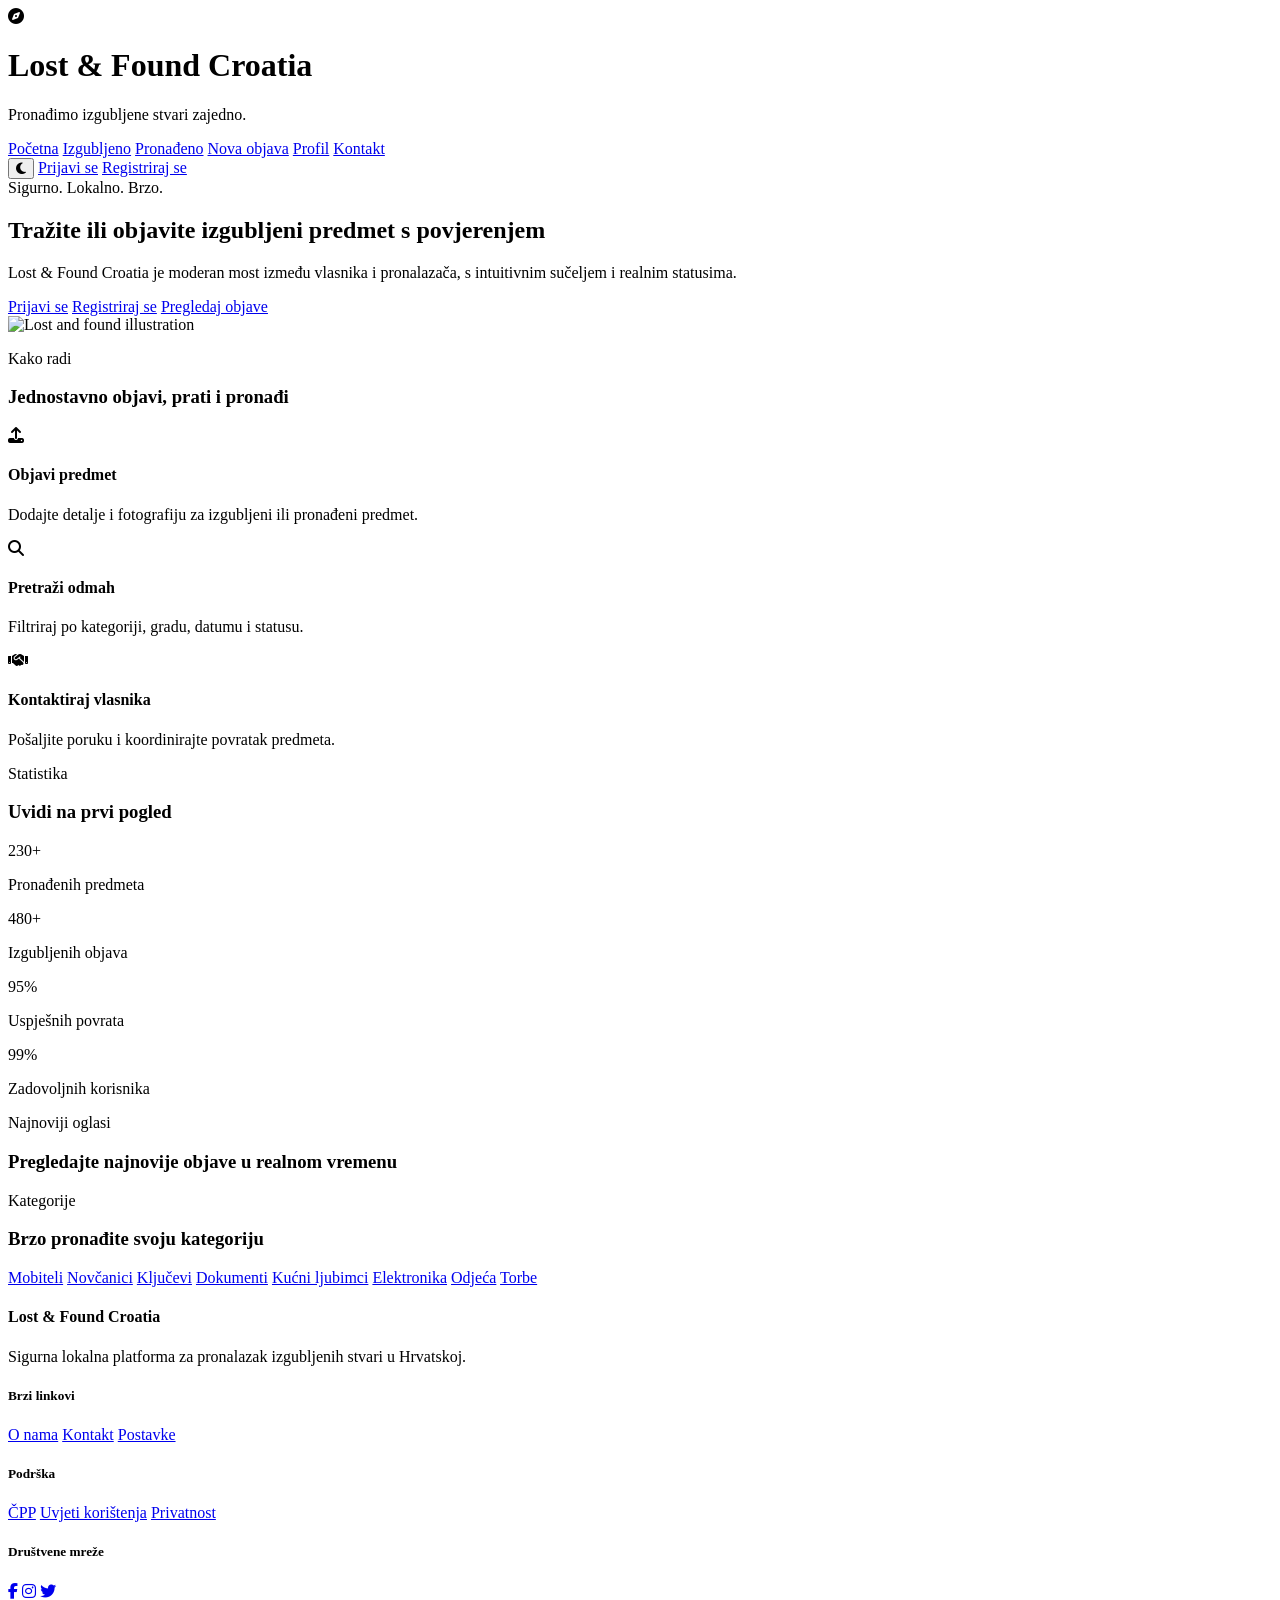
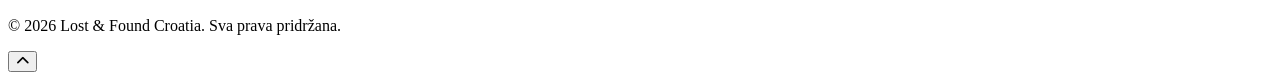
==== index.html @ 3a8c382a "Prva verzija" ====
<!DOCTYPE html>
<html lang="hr">
<head>
  <meta charset="UTF-8" />
  <meta name="viewport" content="width=device-width, initial-scale=1.0" />
  <title>Lost & Found Croatia</title>
  <link rel="stylesheet" href="css/style.css" />
  <link rel="stylesheet" href="css/navbar.css" />
  <link rel="stylesheet" href="css/cards.css" />
  <link rel="stylesheet" href="css/responsive.css" />
  <link rel="stylesheet" href="css/animations.css" />
  <link rel="stylesheet" href="https://cdnjs.cloudflare.com/ajax/libs/font-awesome/6.5.1/css/all.min.css" integrity="sha512-Tn+5R5p2Bm33K8SFOKPWKwF8r8r1pN7+tYhdGWAqPqQxBuG6zI6M3ehAz3pX8pP1A+HeF2bB+zVZOkT1vX4qYw==" crossorigin="anonymous" referrerpolicy="no-referrer" />
  <link rel="preconnect" href="https://fonts.googleapis.com" />
  <link rel="preconnect" href="https://fonts.gstatic.com" crossorigin />
  <link href="https://fonts.googleapis.com/css2?family=Poppins:wght@300;400;500;600;700;800&display=swap" rel="stylesheet" />
</head>
<body data-page="home">
  <header class="site-header glass-card">
    <div class="brand">
      <div class="logo-mark"><i class="fas fa-compass"></i></div>
      <div>
        <h1>Lost & Found Croatia</h1>
        <p>Pronađimo izgubljene stvari zajedno.</p>
      </div>
    </div>
    <nav class="main-nav">
      <a href="index.html" class="active">Početna</a>
      <a href="lost-items.html">Izgubljeno</a>
      <a href="found-items.html">Pronađeno</a>
      <a href="create-post.html">Nova objava</a>
      <a href="profile.html">Profil</a>
      <a href="contact.html">Kontakt</a>
    </nav>
    <div class="header-actions">
      <button class="theme-toggle" aria-label="Promijeni temu"><i class="fas fa-moon"></i></button>
      <a href="login.html" class="button outline">Prijavi se</a>
      <a href="register.html" class="button">Registriraj se</a>
    </div>
  </header>

  <main>
    <section class="hero-section">
      <div class="hero-content">
        <span class="eyebrow">Sigurno. Lokalno. Brzo.</span>
        <h2>Tražite ili objavite izgubljeni predmet s povjerenjem</h2>
        <p>Lost & Found Croatia je moderan most između vlasnika i pronalazača, s intuitivnim sučeljem i realnim statusima.</p>
        <div class="hero-buttons">
          <a href="login.html" class="button">Prijavi se</a>
          <a href="register.html" class="button outline">Registriraj se</a>
          <a href="lost-items.html" class="button ghost">Pregledaj objave</a>
        </div>
      </div>
      <div class="hero-visual">
        <div class="hero-card glass-card">
          <img src="https://images.unsplash.com/photo-1500534623283-312aade485b7?auto=format&fit=crop&w=900&q=80" alt="Lost and found illustration" loading="lazy" />
        </div>
      </div>
    </section>

    <section class="how-it-works" id="how-it-works">
      <div class="section-header">
        <p class="section-tag">Kako radi</p>
        <h3>Jednostavno objavi, prati i pronađi</h3>
      </div>
      <div class="grid-3 cards-grid">
        <article class="info-card glass-card">
          <i class="fas fa-upload"></i>
          <h4>Objavi predmet</h4>
          <p>Dodajte detalje i fotografiju za izgubljeni ili pronađeni predmet.</p>
        </article>
        <article class="info-card glass-card">
          <i class="fas fa-search"></i>
          <h4>Pretraži odmah</h4>
          <p>Filtriraj po kategoriji, gradu, datumu i statusu.</p>
        </article>
        <article class="info-card glass-card">
          <i class="fas fa-handshake"></i>
          <h4>Kontaktiraj vlasnika</h4>
          <p>Pošaljite poruku i koordinirajte povratak predmeta.</p>
        </article>
      </div>
    </section>

    <section class="statistics-section glass-card">
      <div class="section-header">
        <p class="section-tag">Statistika</p>
        <h3>Uvidi na prvi pogled</h3>
      </div>
      <div class="stats-grid">
        <div class="stat-card">
          <span>230+</span>
          <p>Pronađenih predmeta</p>
        </div>
        <div class="stat-card">
          <span>480+</span>
          <p>Izgubljenih objava</p>
        </div>
        <div class="stat-card">
          <span>95%</span>
          <p>Uspješnih povrata</p>
        </div>
        <div class="stat-card">
          <span>99%</span>
          <p>Zadovoljnih korisnika</p>
        </div>
      </div>
    </section>

    <section class="latest-section" id="latest">
      <div class="section-header">
        <p class="section-tag">Najnoviji oglasi</p>
        <h3>Pregledajte najnovije objave u realnom vremenu</h3>
      </div>
      <div id="latest-posts" class="cards-grid"></div>
    </section>

    <section class="categories-section">
      <div class="section-header">
        <p class="section-tag">Kategorije</p>
        <h3>Brzo pronađite svoju kategoriju</h3>
      </div>
      <div class="category-grid">
        <a href="lost-items.html?category=Mobiteli" class="category-pill">Mobiteli</a>
        <a href="lost-items.html?category=Novčanici" class="category-pill">Novčanici</a>
        <a href="lost-items.html?category=Ključevi" class="category-pill">Ključevi</a>
        <a href="lost-items.html?category=Dokumenti" class="category-pill">Dokumenti</a>
        <a href="lost-items.html?category=Kućni ljubimci" class="category-pill">Kućni ljubimci</a>
        <a href="lost-items.html?category=Elektronika" class="category-pill">Elektronika</a>
        <a href="lost-items.html?category=Odjeća" class="category-pill">Odjeća</a>
        <a href="lost-items.html?category=Torbe" class="category-pill">Torbe</a>
      </div>
    </section>
  </main>

  <footer class="site-footer glass-card">
    <div class="footer-grid">
      <div>
        <h4>Lost & Found Croatia</h4>
        <p>Sigurna lokalna platforma za pronalazak izgubljenih stvari u Hrvatskoj.</p>
      </div>
      <div>
        <h5>Brzi linkovi</h5>
        <a href="about.html">O nama</a>
        <a href="contact.html">Kontakt</a>
        <a href="settings.html">Postavke</a>
      </div>
      <div>
        <h5>Podrška</h5>
        <a href="#">ČPP</a>
        <a href="#">Uvjeti korištenja</a>
        <a href="#">Privatnost</a>
      </div>
      <div>
        <h5>Društvene mreže</h5>
        <div class="social-links">
          <a href="#"><i class="fab fa-facebook-f"></i></a>
          <a href="#"><i class="fab fa-instagram"></i></a>
          <a href="#"><i class="fab fa-twitter"></i></a>
        </div>
      </div>
    </div>
    <p class="footer-copy">© 2026 Lost & Found Croatia. Sva prava pridržana.</p>
  </footer>

  <button class="scroll-top" aria-label="Vrati se gore"><i class="fas fa-chevron-up"></i></button>

  <script type="module" src="js/app.js"></script>
</body>
</html>
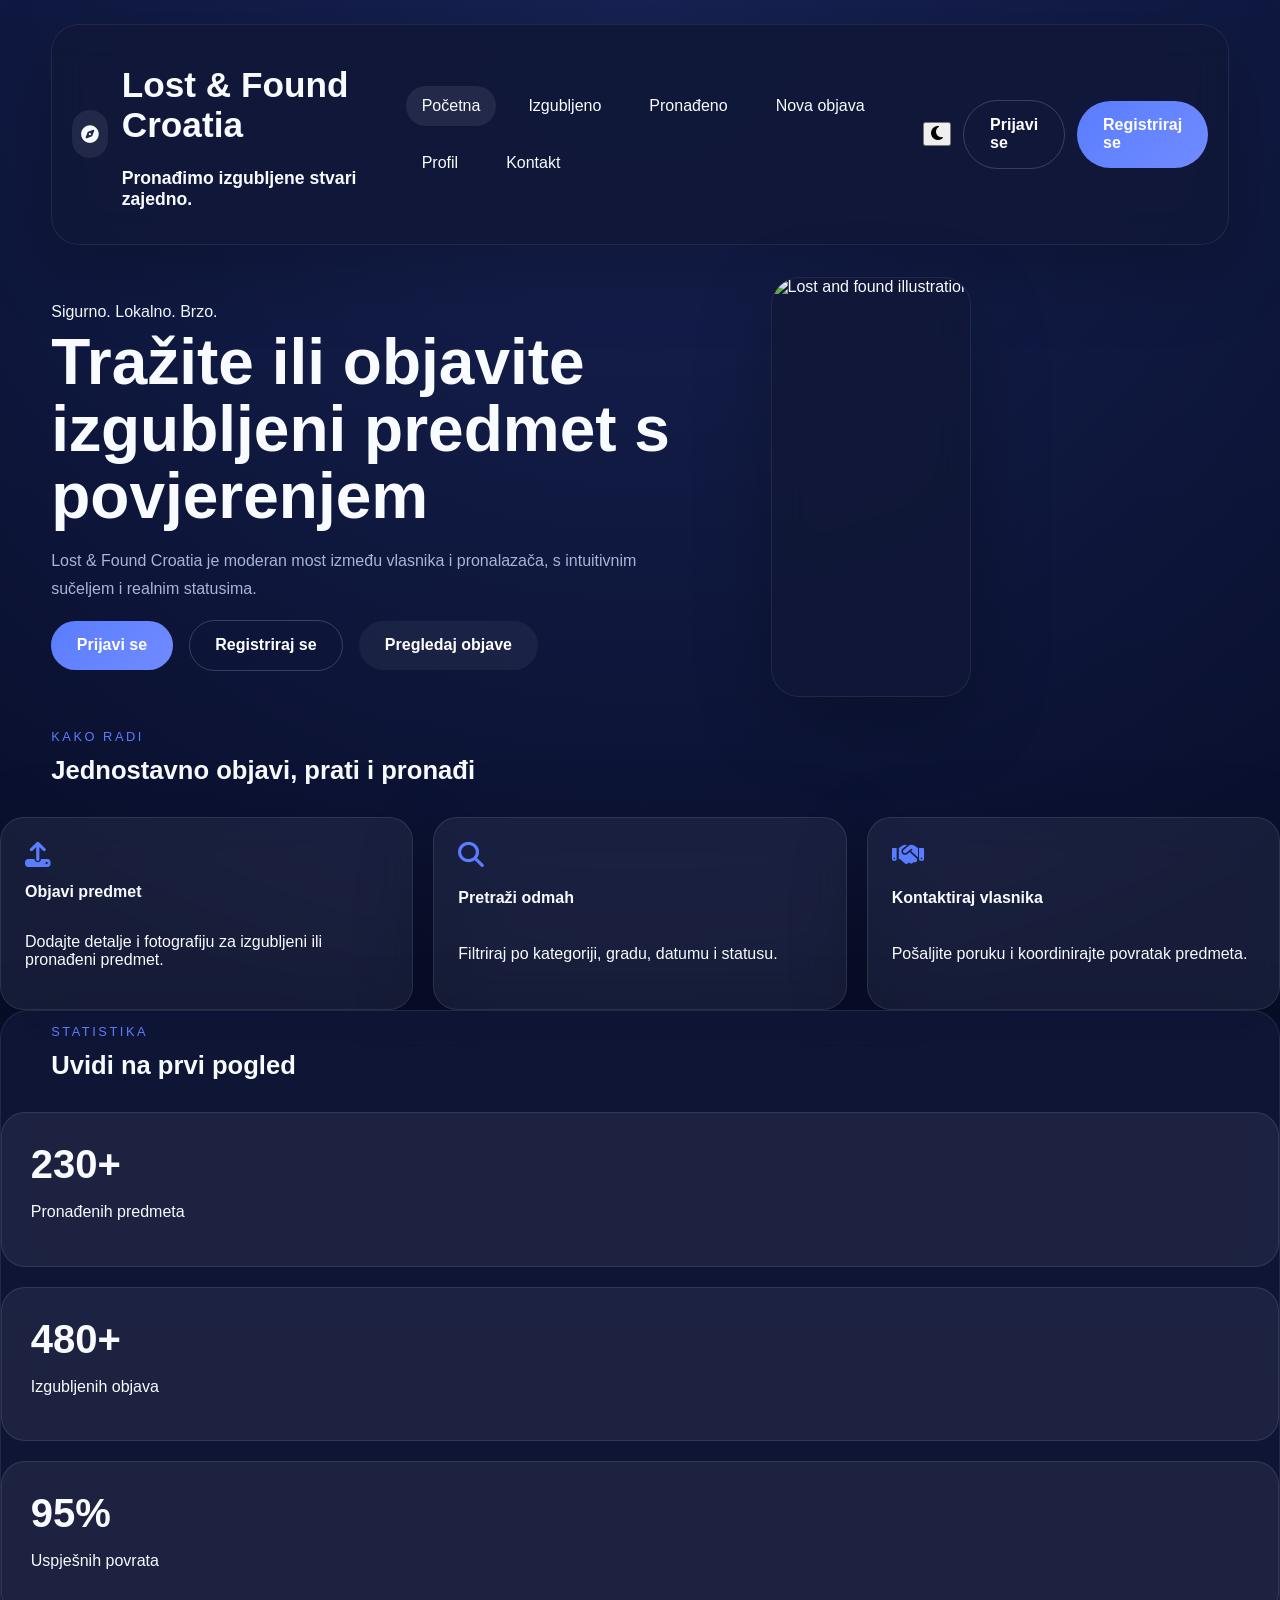
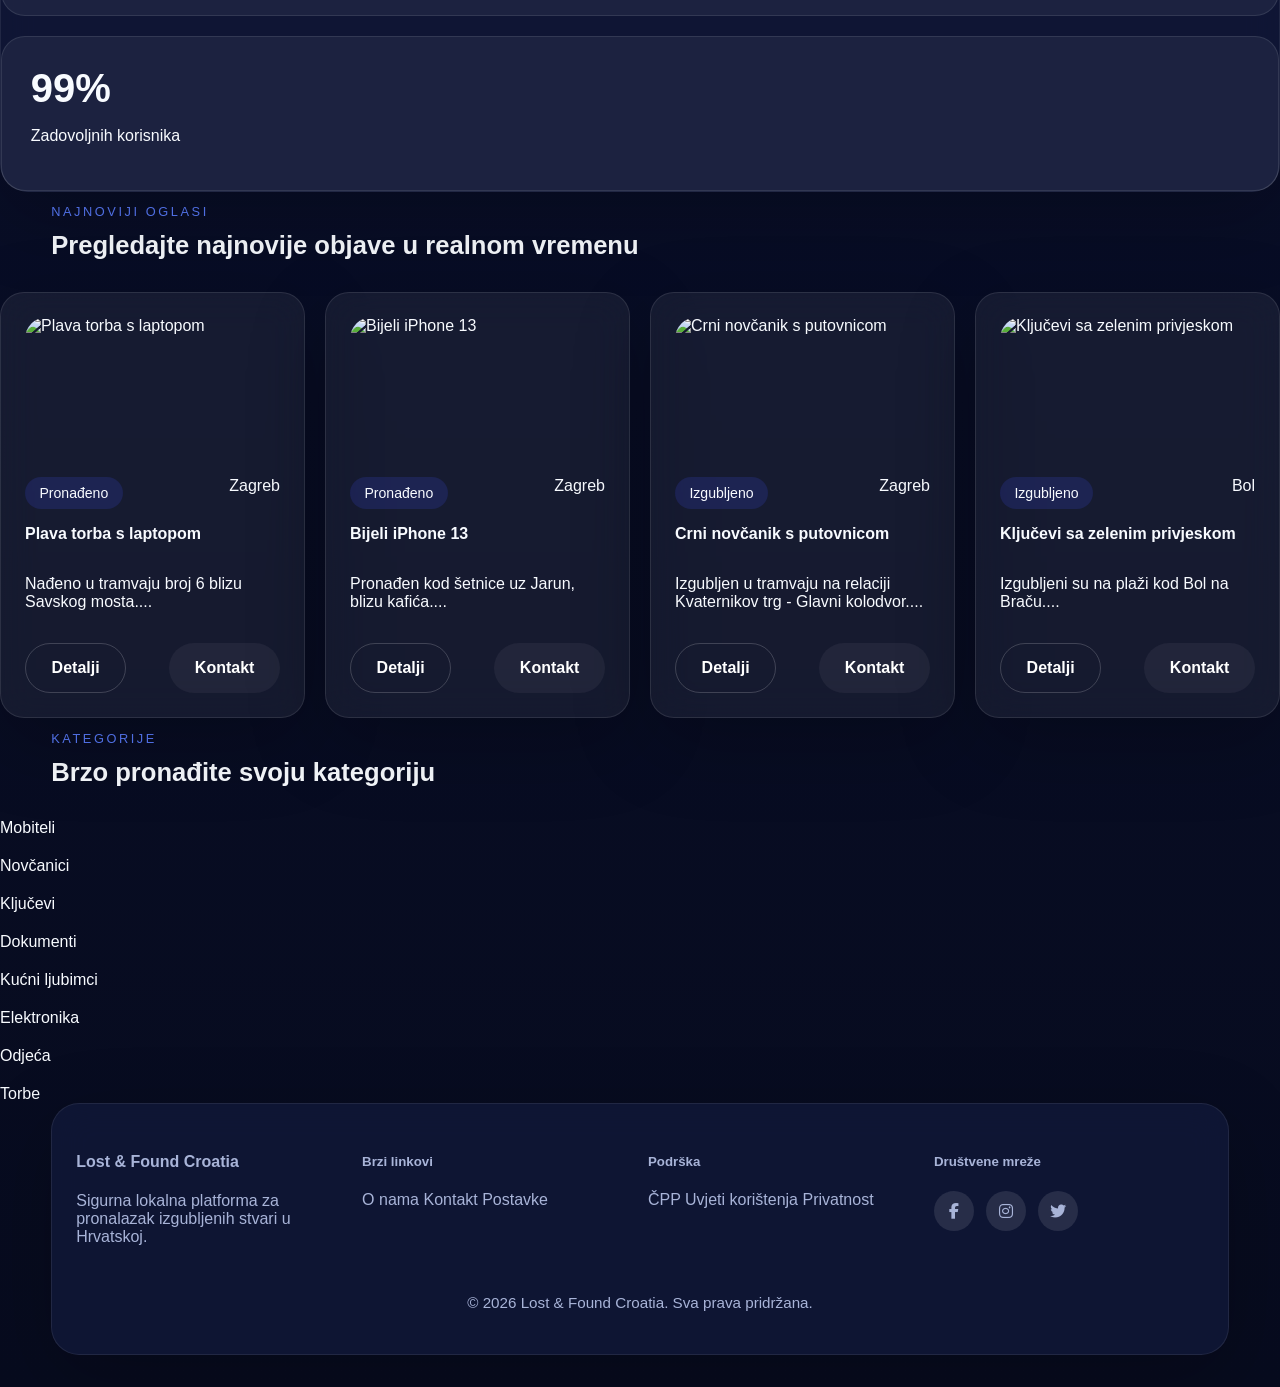
==== commit cec24f7a: "Initial commit" ====
--- a/index.html
+++ b/index.html
@@ -1,169 +1,169 @@
-<!DOCTYPE html>
-<html lang="hr">
-<head>
-  <meta charset="UTF-8" />
-  <meta name="viewport" content="width=device-width, initial-scale=1.0" />
-  <title>Lost & Found Croatia</title>
-  <link rel="stylesheet" href="css/style.css" />
-  <link rel="stylesheet" href="css/navbar.css" />
-  <link rel="stylesheet" href="css/cards.css" />
-  <link rel="stylesheet" href="css/responsive.css" />
-  <link rel="stylesheet" href="css/animations.css" />
-  <link rel="stylesheet" href="https://cdnjs.cloudflare.com/ajax/libs/font-awesome/6.5.1/css/all.min.css" integrity="sha512-Tn+5R5p2Bm33K8SFOKPWKwF8r8r1pN7+tYhdGWAqPqQxBuG6zI6M3ehAz3pX8pP1A+HeF2bB+zVZOkT1vX4qYw==" crossorigin="anonymous" referrerpolicy="no-referrer" />
-  <link rel="preconnect" href="https://fonts.googleapis.com" />
-  <link rel="preconnect" href="https://fonts.gstatic.com" crossorigin />
-  <link href="https://fonts.googleapis.com/css2?family=Poppins:wght@300;400;500;600;700;800&display=swap" rel="stylesheet" />
-</head>
-<body data-page="home">
-  <header class="site-header glass-card">
-    <div class="brand">
-      <div class="logo-mark"><i class="fas fa-compass"></i></div>
-      <div>
-        <h1>Lost & Found Croatia</h1>
-        <p>Pronađimo izgubljene stvari zajedno.</p>
-      </div>
-    </div>
-    <nav class="main-nav">
-      <a href="index.html" class="active">Početna</a>
-      <a href="lost-items.html">Izgubljeno</a>
-      <a href="found-items.html">Pronađeno</a>
-      <a href="create-post.html">Nova objava</a>
-      <a href="profile.html">Profil</a>
-      <a href="contact.html">Kontakt</a>
-    </nav>
-    <div class="header-actions">
-      <button class="theme-toggle" aria-label="Promijeni temu"><i class="fas fa-moon"></i></button>
-      <a href="login.html" class="button outline">Prijavi se</a>
-      <a href="register.html" class="button">Registriraj se</a>
-    </div>
-  </header>
-
-  <main>
-    <section class="hero-section">
-      <div class="hero-content">
-        <span class="eyebrow">Sigurno. Lokalno. Brzo.</span>
-        <h2>Tražite ili objavite izgubljeni predmet s povjerenjem</h2>
-        <p>Lost & Found Croatia je moderan most između vlasnika i pronalazača, s intuitivnim sučeljem i realnim statusima.</p>
-        <div class="hero-buttons">
-          <a href="login.html" class="button">Prijavi se</a>
-          <a href="register.html" class="button outline">Registriraj se</a>
-          <a href="lost-items.html" class="button ghost">Pregledaj objave</a>
-        </div>
-      </div>
-      <div class="hero-visual">
-        <div class="hero-card glass-card">
-          <img src="https://images.unsplash.com/photo-1500534623283-312aade485b7?auto=format&fit=crop&w=900&q=80" alt="Lost and found illustration" loading="lazy" />
-        </div>
-      </div>
-    </section>
-
-    <section class="how-it-works" id="how-it-works">
-      <div class="section-header">
-        <p class="section-tag">Kako radi</p>
-        <h3>Jednostavno objavi, prati i pronađi</h3>
-      </div>
-      <div class="grid-3 cards-grid">
-        <article class="info-card glass-card">
-          <i class="fas fa-upload"></i>
-          <h4>Objavi predmet</h4>
-          <p>Dodajte detalje i fotografiju za izgubljeni ili pronađeni predmet.</p>
-        </article>
-        <article class="info-card glass-card">
-          <i class="fas fa-search"></i>
-          <h4>Pretraži odmah</h4>
-          <p>Filtriraj po kategoriji, gradu, datumu i statusu.</p>
-        </article>
-        <article class="info-card glass-card">
-          <i class="fas fa-handshake"></i>
-          <h4>Kontaktiraj vlasnika</h4>
-          <p>Pošaljite poruku i koordinirajte povratak predmeta.</p>
-        </article>
-      </div>
-    </section>
-
-    <section class="statistics-section glass-card">
-      <div class="section-header">
-        <p class="section-tag">Statistika</p>
-        <h3>Uvidi na prvi pogled</h3>
-      </div>
-      <div class="stats-grid">
-        <div class="stat-card">
-          <span>230+</span>
-          <p>Pronađenih predmeta</p>
-        </div>
-        <div class="stat-card">
-          <span>480+</span>
-          <p>Izgubljenih objava</p>
-        </div>
-        <div class="stat-card">
-          <span>95%</span>
-          <p>Uspješnih povrata</p>
-        </div>
-        <div class="stat-card">
-          <span>99%</span>
-          <p>Zadovoljnih korisnika</p>
-        </div>
-      </div>
-    </section>
-
-    <section class="latest-section" id="latest">
-      <div class="section-header">
-        <p class="section-tag">Najnoviji oglasi</p>
-        <h3>Pregledajte najnovije objave u realnom vremenu</h3>
-      </div>
-      <div id="latest-posts" class="cards-grid"></div>
-    </section>
-
-    <section class="categories-section">
-      <div class="section-header">
-        <p class="section-tag">Kategorije</p>
-        <h3>Brzo pronađite svoju kategoriju</h3>
-      </div>
-      <div class="category-grid">
-        <a href="lost-items.html?category=Mobiteli" class="category-pill">Mobiteli</a>
-        <a href="lost-items.html?category=Novčanici" class="category-pill">Novčanici</a>
-        <a href="lost-items.html?category=Ključevi" class="category-pill">Ključevi</a>
-        <a href="lost-items.html?category=Dokumenti" class="category-pill">Dokumenti</a>
-        <a href="lost-items.html?category=Kućni ljubimci" class="category-pill">Kućni ljubimci</a>
-        <a href="lost-items.html?category=Elektronika" class="category-pill">Elektronika</a>
-        <a href="lost-items.html?category=Odjeća" class="category-pill">Odjeća</a>
-        <a href="lost-items.html?category=Torbe" class="category-pill">Torbe</a>
-      </div>
-    </section>
-  </main>
-
-  <footer class="site-footer glass-card">
-    <div class="footer-grid">
-      <div>
-        <h4>Lost & Found Croatia</h4>
-        <p>Sigurna lokalna platforma za pronalazak izgubljenih stvari u Hrvatskoj.</p>
-      </div>
-      <div>
-        <h5>Brzi linkovi</h5>
-        <a href="about.html">O nama</a>
-        <a href="contact.html">Kontakt</a>
-        <a href="settings.html">Postavke</a>
-      </div>
-      <div>
-        <h5>Podrška</h5>
-        <a href="#">ČPP</a>
-        <a href="#">Uvjeti korištenja</a>
-        <a href="#">Privatnost</a>
-      </div>
-      <div>
-        <h5>Društvene mreže</h5>
-        <div class="social-links">
-          <a href="#"><i class="fab fa-facebook-f"></i></a>
-          <a href="#"><i class="fab fa-instagram"></i></a>
-          <a href="#"><i class="fab fa-twitter"></i></a>
-        </div>
-      </div>
-    </div>
-    <p class="footer-copy">© 2026 Lost & Found Croatia. Sva prava pridržana.</p>
-  </footer>
-
-  <button class="scroll-top" aria-label="Vrati se gore"><i class="fas fa-chevron-up"></i></button>
-
-  <script type="module" src="js/app.js"></script>
-</body>
+<!DOCTYPE html>
+<html lang="hr">
+<head>
+  <meta charset="UTF-8" />
+  <meta name="viewport" content="width=device-width, initial-scale=1.0" />
+  <title>Lost & Found Croatia</title>
+  <link rel="stylesheet" href="css/style.css" />
+  <link rel="stylesheet" href="css/navbar.css" />
+  <link rel="stylesheet" href="css/cards.css" />
+  <link rel="stylesheet" href="css/responsive.css" />
+  <link rel="stylesheet" href="css/animations.css" />
+  <link rel="stylesheet" href="https://cdnjs.cloudflare.com/ajax/libs/font-awesome/6.5.1/css/all.min.css" integrity="sha512-Tn+5R5p2Bm33K8SFOKPWKwF8r8r1pN7+tYhdGWAqPqQxBuG6zI6M3ehAz3pX8pP1A+HeF2bB+zVZOkT1vX4qYw==" crossorigin="anonymous" referrerpolicy="no-referrer" />
+  <link rel="preconnect" href="https://fonts.googleapis.com" />
+  <link rel="preconnect" href="https://fonts.gstatic.com" crossorigin />
+  <link href="https://fonts.googleapis.com/css2?family=Poppins:wght@300;400;500;600;700;800&display=swap" rel="stylesheet" />
+</head>
+<body data-page="home">
+  <header class="site-header glass-card">
+    <div class="brand">
+      <div class="logo-mark"><i class="fas fa-compass"></i></div>
+      <div>
+        <h1>Lost & Found Croatia</h1>
+        <p>Pronađimo izgubljene stvari zajedno.</p>
+      </div>
+    </div>
+    <nav class="main-nav">
+      <a href="index.html" class="active">Početna</a>
+      <a href="lost-items.html">Izgubljeno</a>
+      <a href="found-items.html">Pronađeno</a>
+      <a href="create-post.html">Nova objava</a>
+      <a href="profile.html">Profil</a>
+      <a href="contact.html">Kontakt</a>
+    </nav>
+    <div class="header-actions">
+      <button class="theme-toggle" aria-label="Promijeni temu"><i class="fas fa-moon"></i></button>
+      <a href="login.html" class="button outline">Prijavi se</a>
+      <a href="register.html" class="button">Registriraj se</a>
+    </div>
+  </header>
+
+  <main>
+    <section class="hero-section">
+      <div class="hero-content">
+        <span class="eyebrow">Sigurno. Lokalno. Brzo.</span>
+        <h2>Tražite ili objavite izgubljeni predmet s povjerenjem</h2>
+        <p>Lost & Found Croatia je moderan most između vlasnika i pronalazača, s intuitivnim sučeljem i realnim statusima.</p>
+        <div class="hero-buttons">
+          <a href="login.html" class="button">Prijavi se</a>
+          <a href="register.html" class="button outline">Registriraj se</a>
+          <a href="lost-items.html" class="button ghost">Pregledaj objave</a>
+        </div>
+      </div>
+      <div class="hero-visual">
+        <div class="hero-card glass-card">
+          <img src="https://images.unsplash.com/photo-1500534623283-312aade485b7?auto=format&fit=crop&w=900&q=80" alt="Lost and found illustration" loading="lazy" />
+        </div>
+      </div>
+    </section>
+
+    <section class="how-it-works" id="how-it-works">
+      <div class="section-header">
+        <p class="section-tag">Kako radi</p>
+        <h3>Jednostavno objavi, prati i pronađi</h3>
+      </div>
+      <div class="grid-3 cards-grid">
+        <article class="info-card glass-card">
+          <i class="fas fa-upload"></i>
+          <h4>Objavi predmet</h4>
+          <p>Dodajte detalje i fotografiju za izgubljeni ili pronađeni predmet.</p>
+        </article>
+        <article class="info-card glass-card">
+          <i class="fas fa-search"></i>
+          <h4>Pretraži odmah</h4>
+          <p>Filtriraj po kategoriji, gradu, datumu i statusu.</p>
+        </article>
+        <article class="info-card glass-card">
+          <i class="fas fa-handshake"></i>
+          <h4>Kontaktiraj vlasnika</h4>
+          <p>Pošaljite poruku i koordinirajte povratak predmeta.</p>
+        </article>
+      </div>
+    </section>
+
+    <section class="statistics-section glass-card">
+      <div class="section-header">
+        <p class="section-tag">Statistika</p>
+        <h3>Uvidi na prvi pogled</h3>
+      </div>
+      <div class="stats-grid">
+        <div class="stat-card">
+          <span>230+</span>
+          <p>Pronađenih predmeta</p>
+        </div>
+        <div class="stat-card">
+          <span>480+</span>
+          <p>Izgubljenih objava</p>
+        </div>
+        <div class="stat-card">
+          <span>95%</span>
+          <p>Uspješnih povrata</p>
+        </div>
+        <div class="stat-card">
+          <span>99%</span>
+          <p>Zadovoljnih korisnika</p>
+        </div>
+      </div>
+    </section>
+
+    <section class="latest-section" id="latest">
+      <div class="section-header">
+        <p class="section-tag">Najnoviji oglasi</p>
+        <h3>Pregledajte najnovije objave u realnom vremenu</h3>
+      </div>
+      <div id="latest-posts" class="cards-grid"></div>
+    </section>
+
+    <section class="categories-section">
+      <div class="section-header">
+        <p class="section-tag">Kategorije</p>
+        <h3>Brzo pronađite svoju kategoriju</h3>
+      </div>
+      <div class="category-grid">
+        <a href="lost-items.html?category=Mobiteli" class="category-pill">Mobiteli</a>
+        <a href="lost-items.html?category=Novčanici" class="category-pill">Novčanici</a>
+        <a href="lost-items.html?category=Ključevi" class="category-pill">Ključevi</a>
+        <a href="lost-items.html?category=Dokumenti" class="category-pill">Dokumenti</a>
+        <a href="lost-items.html?category=Kućni ljubimci" class="category-pill">Kućni ljubimci</a>
+        <a href="lost-items.html?category=Elektronika" class="category-pill">Elektronika</a>
+        <a href="lost-items.html?category=Odjeća" class="category-pill">Odjeća</a>
+        <a href="lost-items.html?category=Torbe" class="category-pill">Torbe</a>
+      </div>
+    </section>
+  </main>
+
+  <footer class="site-footer glass-card">
+    <div class="footer-grid">
+      <div>
+        <h4>Lost & Found Croatia</h4>
+        <p>Sigurna lokalna platforma za pronalazak izgubljenih stvari u Hrvatskoj.</p>
+      </div>
+      <div>
+        <h5>Brzi linkovi</h5>
+        <a href="about.html">O nama</a>
+        <a href="contact.html">Kontakt</a>
+        <a href="settings.html">Postavke</a>
+      </div>
+      <div>
+        <h5>Podrška</h5>
+        <a href="#">ČPP</a>
+        <a href="#">Uvjeti korištenja</a>
+        <a href="#">Privatnost</a>
+      </div>
+      <div>
+        <h5>Društvene mreže</h5>
+        <div class="social-links">
+          <a href="#"><i class="fab fa-facebook-f"></i></a>
+          <a href="#"><i class="fab fa-instagram"></i></a>
+          <a href="#"><i class="fab fa-twitter"></i></a>
+        </div>
+      </div>
+    </div>
+    <p class="footer-copy">© 2026 Lost & Found Croatia. Sva prava pridržana.</p>
+  </footer>
+
+  <button class="scroll-top" aria-label="Vrati se gore"><i class="fas fa-chevron-up"></i></button>
+
+  <script type="module" src="js/app.js"></script>
+</body>
 </html>
--- a/css/style.css
+++ b/css/style.css
@@ -0,0 +1,333 @@
+:root {
+  --bg: #070b1e;
+  --surface: rgba(16, 23, 55, 0.88);
+  --surface-soft: rgba(24, 34, 90, 0.8);
+  --text: #f8fbff;
+  --text-muted: #a8b4d8;
+  --primary: #5a7dff;
+  --primary-soft: rgba(90, 125, 255, 0.18);
+  --success: #42d17a;
+  --danger: #ff5c7a;
+  --border: rgba(255, 255, 255, 0.08);
+  --shadow: 0 24px 80px rgba(0, 0, 0, 0.22);
+  --radius: 28px;
+}
+
+[data-theme="light"] {
+  --bg: #f5f7ff;
+  --surface: rgba(255, 255, 255, 0.92);
+  --surface-soft: rgba(255, 255, 255, 0.72);
+  --text: #0f172b;
+  --text-muted: #516089;
+  --primary: #4353ff;
+  --primary-soft: rgba(67, 83, 255, 0.16);
+  --success: #1ea370;
+  --danger: #e76f85;
+  --border: rgba(15, 23, 43, 0.08);
+  --shadow: 0 24px 80px rgba(15, 23, 43, 0.12);
+}
+
+* {
+  box-sizing: border-box;
+}
+
+html {
+  scroll-behavior: smooth;
+}
+
+body {
+  margin: 0;
+  font-family: 'Poppins', sans-serif;
+  background: radial-gradient(circle at top, rgba(90, 125, 255, 0.16), transparent 35%),
+    linear-gradient(180deg, #0a1133 0%, var(--bg) 100%);
+  color: var(--text);
+  min-height: 100vh;
+}
+
+img {
+  max-width: 100%;
+  display: block;
+}
+
+button,
+input,
+textarea,
+select {
+  font: inherit;
+}
+
+button {
+  cursor: pointer;
+}
+
+a {
+  color: inherit;
+  text-decoration: none;
+}
+
+.section-tag {
+  text-transform: uppercase;
+  letter-spacing: 0.2em;
+  color: var(--primary);
+  font-size: 0.8rem;
+  margin-bottom: 0.75rem;
+}
+
+.glass-card {
+  background: var(--surface);
+  border: 1px solid var(--border);
+  backdrop-filter: blur(18px);
+  box-shadow: var(--shadow);
+  border-radius: var(--radius);
+}
+
+.breadcrumb {
+  display: flex;
+  align-items: center;
+  gap: 0.5rem;
+  color: var(--text-muted);
+  padding: 0.8rem 1rem;
+  margin-bottom: 1rem;
+  border-radius: 18px;
+  background: rgba(255,255,255,0.05);
+}
+
+.breadcrumb a {
+  color: var(--text);
+  font-weight: 500;
+}
+
+.site-header {
+  width: min(1200px, 92vw);
+  margin: 1.5rem auto;
+  padding: 1rem 1.25rem;
+  display: flex;
+  align-items: center;
+  justify-content: space-between;
+  gap: 1rem;
+}
+
+.brand {
+  display: flex;
+  align-items: center;
+  gap: 0.85rem;
+  font-weight: 700;
+  font-size: 1.1rem;
+}
+
+.logo-mark {
+  width: 3rem;
+  height: 3rem;
+  border-radius: 18px;
+  display: grid;
+  place-items: center;
+  background: rgba(255, 255, 255, 0.08);
+}
+
+.hero-section,
+.about-hero,
+.profile-hero {
+  width: min(1200px, 92vw);
+  margin: 0 auto 2rem;
+  display: grid;
+  grid-template-columns: 1.5fr 1fr;
+  gap: 2rem;
+  align-items: center;
+}
+
+.hero-section {
+  margin-top: 2rem;
+}
+
+.hero-content h2,
+.about-hero h2 {
+  font-size: clamp(2.5rem, 5vw, 4rem);
+  line-height: 1.05;
+  margin: 0.5rem 0 1rem;
+}
+
+.hero-content p,
+.about-hero p {
+  max-width: 40rem;
+  line-height: 1.8;
+  color: var(--text-muted);
+}
+
+.hero-buttons,
+.hero-visual {
+  display: flex;
+  align-items: center;
+  gap: 1rem;
+}
+
+.hero-card {
+  overflow: hidden;
+  min-height: 420px;
+}
+
+.hero-card img {
+  width: 100%;
+  height: 100%;
+  object-fit: cover;
+}
+
+.button {
+  display: inline-flex;
+  align-items: center;
+  justify-content: center;
+  gap: 0.6rem;
+  border: none;
+  border-radius: 999px;
+  padding: 0.95rem 1.6rem;
+  background: linear-gradient(135deg, var(--primary), #718bff);
+  color: white;
+  font-weight: 600;
+  transition: transform 0.22s ease, box-shadow 0.22s ease, opacity 0.22s ease;
+}
+
+.button:hover {
+  transform: translateY(-2px);
+  box-shadow: 0 14px 40px rgba(90, 125, 255, 0.24);
+}
+
+.button.outline {
+  background: transparent;
+  border: 1px solid rgba(255,255,255,.18);
+}
+
+.button.ghost {
+  background: rgba(255,255,255,0.05);
+}
+
+.section-header,
+.page-section {
+  width: min(1200px, 92vw);
+  margin: 0 auto 2rem;
+}
+
+.section-header h3 {
+  margin: 0;
+  font-size: clamp(1.6rem, 2vw, 2.4rem);
+}
+
+.cards-grid,
+.quick-grid,
+.stats-grid,
+.admin-grid,
+.category-grid,
+.contact-grid {
+  display: grid;
+  gap: 1.25rem;
+}
+
+.cards-grid {
+  grid-template-columns: repeat(auto-fit, minmax(260px, 1fr));
+}
+
+.cards-grid article,
+.cards-grid .post-card,
+.cards-grid .card {
+  padding: 1.5rem;
+}
+
+.site-footer {
+  width: min(1200px, 92vw);
+  margin: 0 auto 2rem;
+  padding: 1.75rem 1.5rem;
+  display: flex;
+  flex-direction: column;
+  gap: 1rem;
+  color: var(--text-muted);
+}
+
+.footer-grid {
+  display: grid;
+  grid-template-columns: repeat(auto-fit, minmax(180px, 1fr));
+  gap: 1rem;
+}
+
+.footer-copy {
+  text-align: center;
+  font-size: 0.95rem;
+}
+
+.social-links {
+  display: flex;
+  gap: 0.75rem;
+}
+
+.social-links a {
+  width: 2.5rem;
+  height: 2.5rem;
+  border-radius: 50%;
+  display: grid;
+  place-items: center;
+  background: rgba(255,255,255,0.1);
+}
+
+.scroll-top {
+  position: fixed;
+  right: 1.25rem;
+  bottom: 1.5rem;
+  width: 3.2rem;
+  height: 3.2rem;
+  border-radius: 50%;
+  border: none;
+  background: var(--primary);
+  color: white;
+  display: grid;
+  place-items: center;
+  box-shadow: 0 18px 40px rgba(0,0,0,0.18);
+}
+
+.toast-container {
+  position: fixed;
+  right: 1rem;
+  bottom: 1rem;
+  display: grid;
+  gap: 0.75rem;
+  z-index: 99;
+}
+
+.toast {
+  opacity: 0;
+  transform: translateY(12px);
+  transition: opacity 0.24s ease, transform 0.24s ease;
+  padding: 1rem 1.25rem;
+  border-radius: 18px;
+  min-width: 260px;
+  color: #fff;
+  background: rgba(14, 17, 39, 0.96);
+}
+
+.toast.visible {
+  opacity: 1;
+  transform: translateY(0);
+}
+
+.toast-success {
+  background: linear-gradient(135deg, #45d17a, #2f8dff);
+}
+
+.toast-danger {
+  background: linear-gradient(135deg, #ff5c7a, #ff3c6e);
+}
+
+@media (max-width: 900px) {
+  .hero-section,
+  .about-hero,
+  .profile-hero {
+    grid-template-columns: 1fr;
+  }
+}
+
+@media (max-width: 640px) {
+  .site-header,
+  .section-header,
+  .page-section,
+  .site-footer {
+    width: min(92vw, 100%);
+    margin-left: auto;
+    margin-right: auto;
+  }
+}
--- a/css/navbar.css
+++ b/css/navbar.css
@@ -0,0 +1,103 @@
+.main-nav {
+  display: flex;
+  align-items: center;
+  gap: 1rem;
+  flex-wrap: wrap;
+}
+
+.main-nav a {
+  color: var(--text);
+  padding: 0.7rem 1rem;
+  border-radius: 999px;
+  transition: background 0.22s ease;
+}
+
+.main-nav a:hover,
+.main-nav a.active {
+  background: rgba(255,255,255,0.08);
+}
+
+.header-actions {
+  display: flex;
+  align-items: center;
+  gap: 0.8rem;
+}
+
+.auth-page,
+.profile-page,
+.settings-page,
+.contact-page,
+.item-page {
+  width: min(1200px, 92vw);
+  margin: 0 auto 2rem;
+}
+
+.auth-page {
+  display: grid;
+  place-items: center;
+  min-height: calc(100vh - 7rem);
+}
+
+.auth-panel {
+  width: min(720px, 100%);
+  padding: 2rem;
+}
+
+.auth-form .form-group,
+.post-form .form-group,
+.settings-form .form-group,
+.contact-form .form-group {
+  margin-bottom: 1rem;
+}
+
+.auth-hero {
+  margin-bottom: 1.5rem;
+}
+
+.auth-hero h2 {
+  margin: 0 0 0.5rem;
+}
+
+.small-note {
+  color: var(--text-muted);
+  margin-top: 1rem;
+}
+
+.checkbox-inline {
+  display: flex;
+  align-items: center;
+  gap: 0.5rem;
+  color: var(--text-muted);
+}
+
+.filter-group {
+  display: grid;
+  grid-template-columns: 1fr auto auto;
+  gap: 0.9rem;
+  margin-top: 1rem;
+}
+
+.filter-group input,
+.filter-group select {
+  width: 100%;
+}
+
+.badge {
+  display: inline-flex;
+  align-items: center;
+  gap: 0.5rem;
+  background: rgba(67, 83, 255, 0.14);
+  color: var(--text);
+  border-radius: 999px;
+  padding: 0.55rem 0.9rem;
+}
+
+@media (max-width: 840px) {
+  .main-nav {
+    justify-content: center;
+  }
+
+  .filter-group {
+    grid-template-columns: 1fr;
+  }
+}
--- a/css/cards.css
+++ b/css/cards.css
@@ -0,0 +1,161 @@
+.info-card,
+.post-card,
+.stat-card,
+.admin-card,
+.contact-card,
+.settings-card,
+.detail-block {
+  border: 1px solid rgba(255,255,255,0.1);
+  padding: 1.75rem;
+  border-radius: 24px;
+  background: rgba(255,255,255,0.06);
+}
+
+.info-card {
+  display: grid;
+  gap: 1rem;
+}
+
+.info-card i,
+.quick-action i {
+  font-size: 1.6rem;
+  color: var(--primary);
+}
+
+.info-card h4,
+.quick-action span {
+  margin: 0;
+}
+
+.quick-action {
+  display: flex;
+  align-items: center;
+  gap: 1rem;
+  padding: 1.5rem;
+  border-radius: 24px;
+  background: rgba(255,255,255,0.04);
+}
+
+.quick-action:hover {
+  background: rgba(255,255,255,0.08);
+}
+
+.stat-card {
+  padding: 1.8rem;
+}
+
+.stat-card h3 {
+  font-size: 1rem;
+  margin-bottom: 1rem;
+  color: var(--text-muted);
+}
+
+.stat-card span {
+  font-size: 2.5rem;
+  font-weight: 700;
+}
+
+.post-card {
+  display: grid;
+  gap: 1rem;
+  min-height: 280px;
+}
+
+.post-card img {
+  width: 100%;
+  aspect-ratio: 16 / 9;
+  object-fit: cover;
+  border-radius: 22px;
+}
+
+.post-card .post-meta,
+.post-card .post-actions {
+  display: flex;
+  justify-content: space-between;
+  gap: 0.75rem;
+  flex-wrap: wrap;
+}
+
+.post-card h4 {
+  margin: 0;
+}
+
+.tag {
+  display: inline-flex;
+  align-items: center;
+  justify-content: center;
+  padding: 0.5rem 0.9rem;
+  border-radius: 999px;
+  background: rgba(67, 83, 255, 0.16);
+  color: var(--text);
+  font-size: 0.88rem;
+}
+
+.gallery-list {
+  display: flex;
+  gap: 0.75rem;
+  flex-wrap: wrap;
+  margin-top: 1rem;
+}
+
+.gallery-list button {
+  border: 1px solid rgba(255,255,255,0.1);
+  border-radius: 18px;
+  background: transparent;
+  color: var(--text);
+  padding: 0.75rem 1rem;
+}
+
+.contact-card ul,
+.admin-card ul {
+  list-style: none;
+  padding: 0;
+  margin: 1rem 0 0;
+  display: grid;
+  gap: 0.85rem;
+}
+
+.contact-card ul li,
+.admin-card ul li {
+  display: flex;
+  align-items: center;
+  gap: 0.75rem;
+  color: var(--text-muted);
+}
+
+.pagination {
+  display: flex;
+  gap: 0.5rem;
+  flex-wrap: wrap;
+  justify-content: center;
+  margin-top: 1.2rem;
+}
+
+.pagination-button {
+  min-width: 2.7rem;
+  border: 1px solid rgba(255,255,255,0.12);
+  background: rgba(255,255,255,0.06);
+  color: var(--text);
+  padding: 0.65rem 0.85rem;
+  border-radius: 12px;
+}
+
+.pagination-button.active {
+  background: var(--primary);
+  color: white;
+}
+
+.danger-card {
+  border-color: rgba(255, 92, 122, 0.2);
+}
+
+.danger-card .button.ghost {
+  color: var(--danger);
+  border-color: rgba(255, 92, 122, 0.4);
+}
+
+@media (max-width: 860px) {
+  .admin-grid {
+    grid-template-columns: 1fr;
+  }
+}
--- a/css/responsive.css
+++ b/css/responsive.css
@@ -0,0 +1,49 @@
+.page-section,
+.section-header,
+.site-header,
+.site-footer {
+  width: min(1200px, 92vw);
+}
+
+@media (max-width: 820px) {
+  .site-header {
+    flex-direction: column;
+    align-items: stretch;
+  }
+
+  .main-nav {
+    justify-content: center;
+  }
+
+  .header-actions {
+    justify-content: center;
+  }
+}
+
+@media (max-width: 680px) {
+  .hero-buttons,
+  .hero-visual,
+  .profile-actions,
+  .dashboard-actions {
+    flex-direction: column;
+    align-items: stretch;
+  }
+
+  .section-header h3,
+  .hero-content h2 {
+    font-size: 2rem;
+  }
+}
+
+@media (max-width: 520px) {
+  .site-header,
+  .site-footer,
+  .section-header,
+  .page-section {
+    width: min(96vw, 100%);
+  }
+
+  .main-nav a {
+    padding: 0.7rem 0.8rem;
+  }
+}
--- a/css/animations.css
+++ b/css/animations.css
@@ -0,0 +1,24 @@
+.fade-in {
+  animation: fadeIn 0.8s ease forwards;
+}
+
+@keyframes fadeIn {
+  from { opacity: 0; transform: translateY(16px); }
+  to { opacity: 1; transform: translateY(0); }
+}
+
+.slide-up {
+  animation: slideUp 0.8s ease forwards;
+}
+
+@keyframes slideUp {
+  from { opacity: 0; transform: translateY(24px); }
+  to { opacity: 1; transform: translateY(0); }
+}
+
+@media (prefers-reduced-motion: reduce) {
+  *, *::before, *::after {
+    animation: none !important;
+    transition: none !important;
+  }
+}
